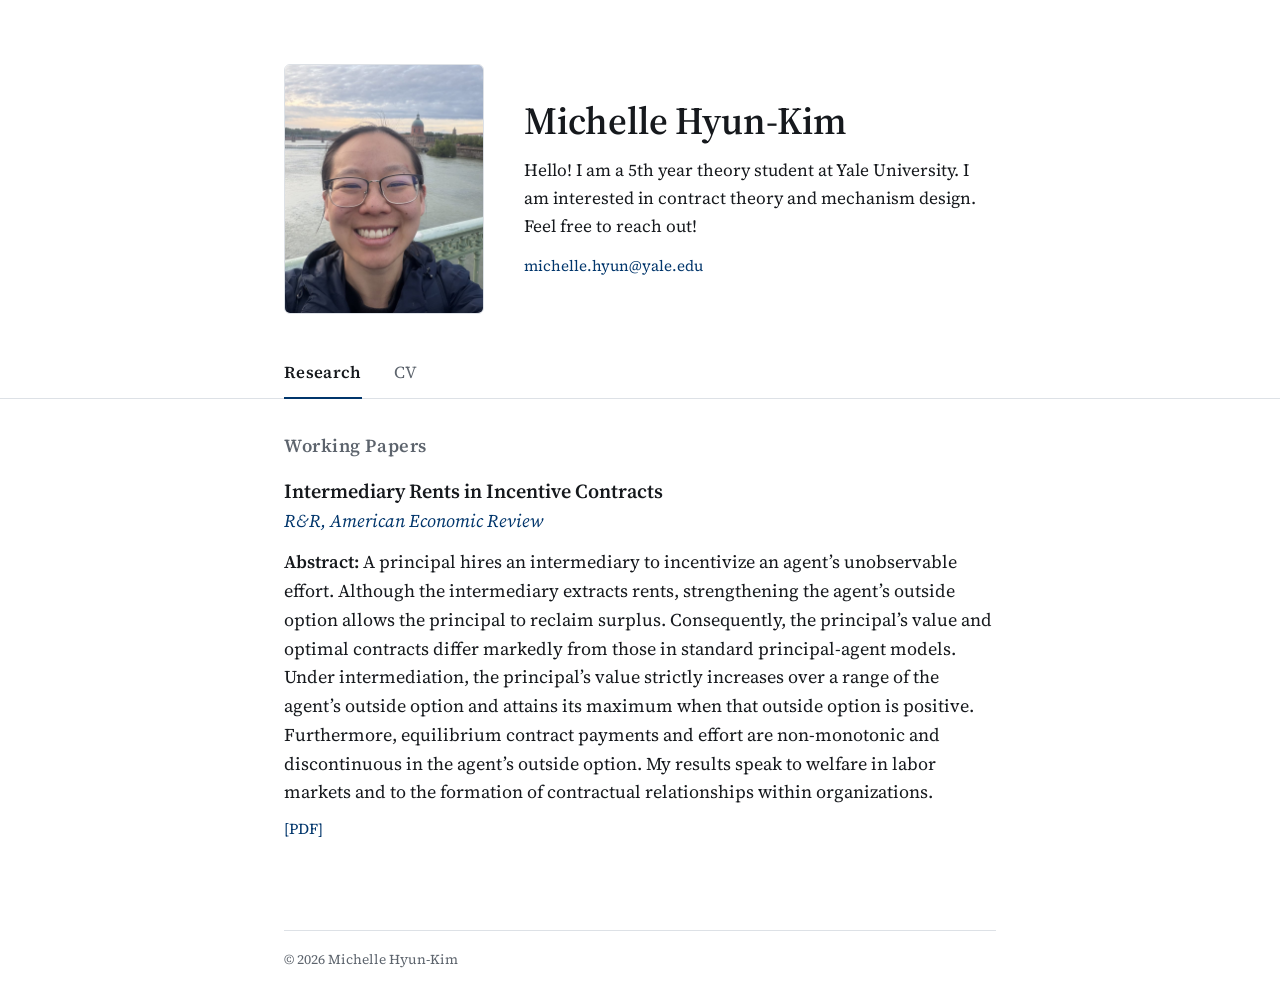
==== index.html @ 15539c6b "Add files via upload" ====
<!doctype html>
<html lang="en">
<head>
  <meta charset="utf-8">
  <meta name="viewport" content="width=device-width, initial-scale=1">
  <title>Michelle Hyun-Kim</title>
  <meta name="description" content="Michelle Hyun-Kim, Ph.D. candidate in economic theory at Yale University. Contract theory and mechanism design.">
  <meta property="og:title" content="Michelle Hyun-Kim">
  <meta property="og:description" content="Economic theory, Yale University. Contract theory and mechanism design.">
  <meta property="og:image" content="assets/michelle.jpg">
  <link rel="preconnect" href="https://fonts.googleapis.com">
  <link rel="preconnect" href="https://fonts.gstatic.com" crossorigin>
  <link href="https://fonts.googleapis.com/css2?family=Source+Serif+4:ital,opsz,wght@0,8..60,400;0,8..60,600;1,8..60,400&display=swap" rel="stylesheet">
  <link rel="stylesheet" href="style.css">
</head>
<body>

  <!-- ============ TOP PANEL ============ -->
  <header class="top">
    <div class="wrap">
      <img class="photo" src="assets/michelle.jpg" alt="Photo of Michelle Hyun-Kim" width="200" height="250">
      <div class="text">
        <h1>Michelle Hyun&#8209;Kim</h1>
        <p class="blurb">
          Hello! I am a 5th year theory student at Yale University. I am interested in
          contract theory and mechanism design. Feel free to reach out!
        </p>
        <p class="contact"><a href="mailto:michelle.hyun@yale.edu">michelle.hyun@yale.edu</a></p>
      </div>
    </div>
  </header>

  <!-- ============ TABS ============ -->
  <nav class="tabs">
    <div class="wrap" role="tablist" aria-label="Sections">
      <button class="tab" role="tab" id="tab-research" aria-controls="research-panel" aria-selected="true">Research</button>
      <button class="tab" role="tab" id="tab-cv" aria-controls="cv-panel" aria-selected="false">CV</button>
    </div>
  </nav>

  <main class="wrap">

    <!-- ============ RESEARCH ============ -->
    <section class="panel" id="research-panel" role="tabpanel" aria-labelledby="tab-research">
      <h2>Working Papers</h2>

      <!-- To add a paper, copy this <article> block and edit it -->
      <article class="paper">
        <p class="paper-title"><a href="files/Hyun-Kim_Intermediary_Rents.pdf">Intermediary Rents in Incentive Contracts</a></p>
        <p class="status">R&amp;R, <span>American Economic Review</span></p>
        <p class="abstract">
          <strong>Abstract:</strong> A principal hires an intermediary to incentivize an agent’s unobservable
          effort. Although the intermediary extracts rents, strengthening the agent’s outside option allows
          the principal to reclaim surplus. Consequently, the principal’s value and optimal contracts differ
          markedly from those in standard principal-agent models. Under intermediation, the principal’s
          value strictly increases over a range of the agent’s outside option and attains its maximum when
          that outside option is positive. Furthermore, equilibrium contract payments and effort are
          non-monotonic and discontinuous in the agent’s outside option. My results speak to welfare in
          labor markets and to the formation of contractual relationships within organizations.
        </p>
        <div class="links"><a href="files/Hyun-Kim_Intermediary_Rents.pdf">[PDF]</a></div>
      </article>
    </section>

    <!-- ============ CV ============ -->
    <section class="panel" id="cv-panel" role="tabpanel" aria-labelledby="tab-cv" hidden>
      <p class="cv-links">
        <a href="files/Michelle_HyunKim_CV.pdf" download>Download CV (PDF)</a> ·
        <a href="files/Michelle_HyunKim_CV.pdf" target="_blank" rel="noopener">Open in new tab</a>
      </p>
      <!-- To update: replace files/Michelle_HyunKim_CV.pdf with the new version (same file name) -->
      <!-- The embedded viewer is hidden on phones, where PDF embeds work poorly; the links above still work -->
      <iframe class="cv-frame" src="files/Michelle_HyunKim_CV.pdf" title="Curriculum Vitae of Michelle Hyun-Kim" loading="lazy"></iframe>
    </section>

    <footer>&copy; <span id="year">2026</span> Michelle Hyun-Kim</footer>
  </main>

  <script>
    /* Tabs: also work with links like yoursite/#cv */
    (function () {
      var tabs = document.querySelectorAll(".tab");
      function show(id, push) {
        tabs.forEach(function (t) {
          var on = t.getAttribute("aria-controls") === id + "-panel";
          t.setAttribute("aria-selected", on);
          document.getElementById(t.getAttribute("aria-controls")).hidden = !on;
        });
        if (push) history.replaceState(null, "", "#" + id);
      }
      tabs.forEach(function (t) {
        t.addEventListener("click", function () { show(t.getAttribute("aria-controls").replace("-panel", ""), true); });
      });
      var start = location.hash.slice(1);
      if (start === "cv" || start === "research") show(start, false);
      window.addEventListener("hashchange", function () {
        var h = location.hash.slice(1);
        if (h === "cv" || h === "research") show(h, false);
      });
      document.getElementById("year").textContent = new Date().getFullYear();
    })();
  </script>
</body>
</html>
---- style.css ----
/* Michelle Hyun-Kim: personal site
   Colors and fonts are set in :root below. */
:root {
  --paper: #ffffff;
  --ink: #16191d;
  --muted: #5d646d;
  --rule: #dde1e6;
  --accent: #00356b;        /* deep blue */
  --accent-hover: #00244a;
  --soft: #f4f6f9;
  --serif: "Source Serif 4", Georgia, serif;
  --width: 760px;
}
@media (prefers-color-scheme: dark) {
  :root {
    --paper: #0f1216;
    --ink: #e8eaed;
    --muted: #9aa3ae;
    --rule: #2a3039;
    --accent: #9fbfe9;
    --accent-hover: #c8dbf5;
    --soft: #171b21;
  }
}
* { box-sizing: border-box; }
body {
  margin: 0; background: var(--paper); color: var(--ink);
  font-family: var(--serif); font-size: 18px; line-height: 1.6;
}
a { color: var(--accent); text-decoration: none; }
a:hover { color: var(--accent-hover); text-decoration: underline; }
.wrap { max-width: var(--width); margin: 0 auto; padding: 0 24px; }

/* ---------- top panel ---------- */
.top { padding: 64px 0 36px; }
.top .wrap { display: grid; grid-template-columns: 200px 1fr; gap: 40px; align-items: center; }
.photo { width: 200px; height: auto; aspect-ratio: 4 / 5; object-fit: cover; border-radius: 6px; border: 1px solid var(--rule); display: block; }
h1 { font-size: 2.4rem; font-weight: 600; line-height: 1.15; margin: 0 0 14px; letter-spacing: -0.005em; }
.blurb { margin: 0 0 14px; font-size: 1.08rem; }
.contact { margin: 0; font-size: .95rem; color: var(--muted); }
@media (max-width: 600px) {
  .top { padding: 36px 0 24px; }
  .top .wrap { grid-template-columns: 120px 1fr; gap: 20px; align-items: start; }
  .photo { width: 120px; }
  h1 { font-size: 1.7rem; margin-bottom: 0; }
  .text { display: contents; }
  .blurb, .contact { grid-column: 1 / -1; }
  h1 { align-self: center; }
}

/* ---------- tabs ---------- */
.tabs { border-bottom: 1px solid var(--rule); }
.tabs .wrap { display: flex; gap: 32px; }
.tab {
  font: inherit; font-size: 1.05rem; background: none; border: 0; cursor: pointer;
  padding: 10px 0; margin-bottom: -1px; color: var(--muted);
  border-bottom: 2px solid transparent; letter-spacing: .02em;
}
.tab:hover { color: var(--ink); }
.tab[aria-selected="true"] { color: var(--ink); border-bottom-color: var(--accent); font-weight: 600; }
.tab:focus-visible { outline: 2px solid var(--accent); outline-offset: 4px; }

.panel { padding: 32px 0 56px; }
.panel[hidden] { display: none; }

/* ---------- research ---------- */
h2 { font-size: 1.15rem; font-weight: 600; margin: 0 0 18px; color: var(--muted); letter-spacing: .03em; }
.paper { margin-bottom: 32px; }
.paper-title { font-size: 1.25rem; font-weight: 600; margin: 0 0 2px; line-height: 1.35; }
.paper-title a { color: var(--ink); }
.paper-title a:hover { color: var(--accent); }
.status { margin: 0 0 12px; font-style: italic; color: var(--accent); }
.abstract { margin: 0; }
.abstract strong { font-weight: 600; }
.links { margin-top: 10px; font-size: .95rem; }

/* ---------- CV ---------- */
.cv-links { margin: 0 0 16px; }
@media (max-width: 700px) { .cv-frame { display: none !important; } }
.cv-frame { width: 100%; height: 85vh; min-height: 560px; border: 1px solid var(--rule); background: var(--soft); display: block; }

footer { border-top: 1px solid var(--rule); padding: 18px 0 36px; color: var(--muted); font-size: .85rem; }

@media print { .tabs, .cv-frame { display: none; } .panel[hidden] { display: block; } }
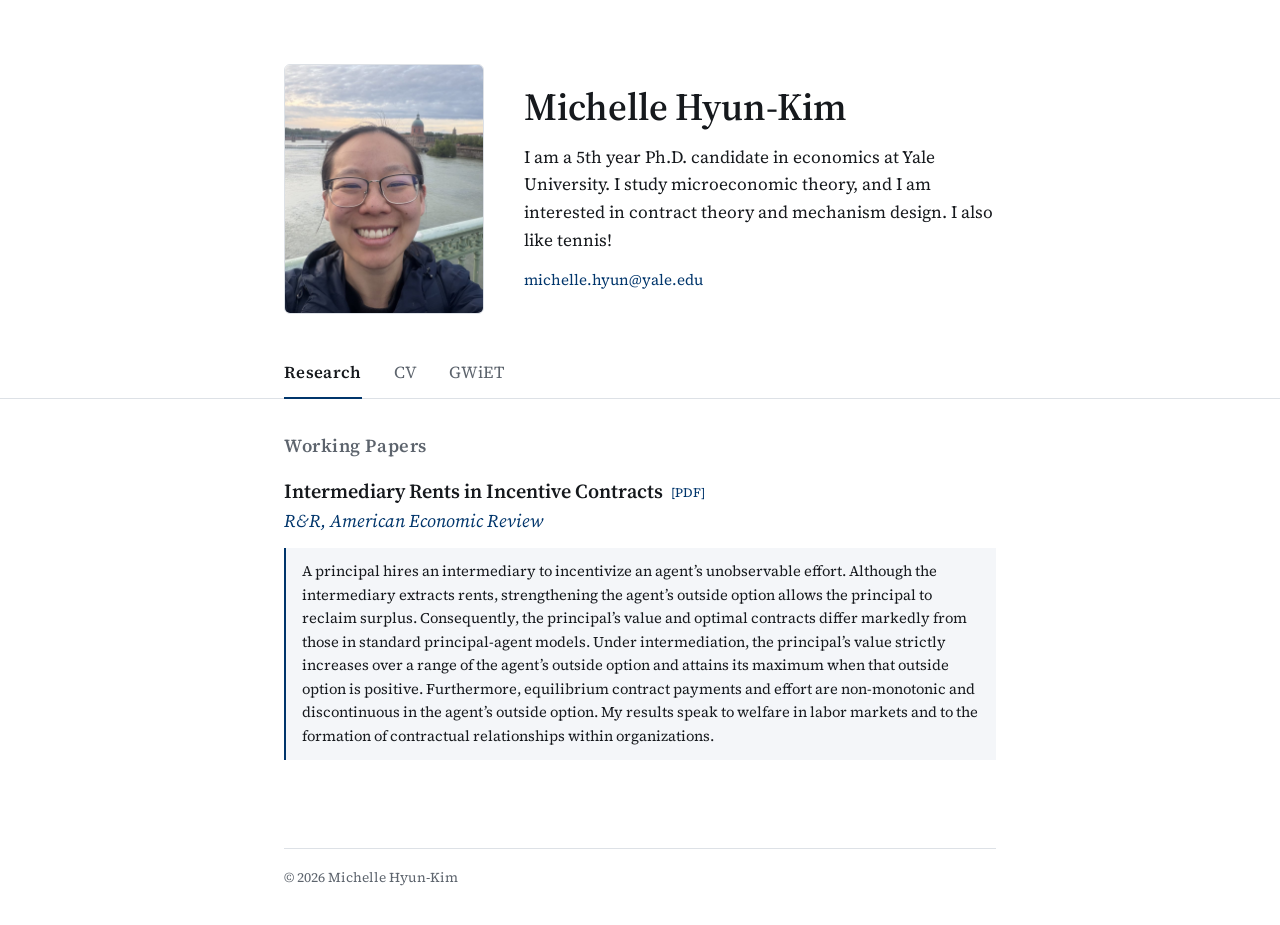
==== commit 3e28d41c: "Add files via upload" ====
--- a/index.html
+++ b/index.html
@@ -3,11 +3,34 @@
 <head>
   <meta charset="utf-8">
   <meta name="viewport" content="width=device-width, initial-scale=1">
-  <title>Michelle Hyun-Kim</title>
-  <meta name="description" content="Michelle Hyun-Kim, Ph.D. candidate in economic theory at Yale University. Contract theory and mechanism design.">
-  <meta property="og:title" content="Michelle Hyun-Kim">
-  <meta property="og:description" content="Economic theory, Yale University. Contract theory and mechanism design.">
-  <meta property="og:image" content="assets/michelle.jpg">
+  <title>Michelle Hyun-Kim | Economics, Yale University</title>
+  <meta name="description" content="Michelle Hyun-Kim (Michelle Hyun) is a Ph.D. candidate in economic theory at Yale University working on contract theory and mechanism design.">
+  <meta name="author" content="Michelle Hyun-Kim">
+  <link rel="canonical" href="https://mhyun-kim.github.io/">
+  <meta property="og:type" content="profile">
+  <meta property="og:url" content="https://mhyun-kim.github.io/">
+  <meta property="og:title" content="Michelle Hyun-Kim | Economics, Yale University">
+  <meta property="og:description" content="Ph.D. candidate in economic theory at Yale University. Contract theory and mechanism design.">
+  <meta property="og:image" content="https://mhyun-kim.github.io/assets/michelle.jpg">
+  <!-- Paste the Google Search Console verification tag here, if you use that method -->
+  <script type="application/ld+json">
+  {
+    "@context": "https://schema.org",
+    "@type": "Person",
+    "name": "Michelle Hyun-Kim",
+    "alternateName": ["Michelle Hyun", "Michelle HyunKim"],
+    "url": "https://mhyun-kim.github.io/",
+    "image": "https://mhyun-kim.github.io/assets/michelle.jpg",
+    "email": "mailto:michelle.hyun@yale.edu",
+    "jobTitle": "Ph.D. Candidate in Economics",
+    "affiliation": { "@type": "CollegeOrUniversity", "name": "Yale University" },
+    "alumniOf": [
+      { "@type": "CollegeOrUniversity", "name": "Yale University" },
+      { "@type": "CollegeOrUniversity", "name": "California Institute of Technology" }
+    ],
+    "knowsAbout": ["Contract theory", "Mechanism design", "Microeconomic theory"]
+  }
+  </script>
   <link rel="preconnect" href="https://fonts.googleapis.com">
   <link rel="preconnect" href="https://fonts.gstatic.com" crossorigin>
   <link href="https://fonts.googleapis.com/css2?family=Source+Serif+4:ital,opsz,wght@0,8..60,400;0,8..60,600;1,8..60,400&display=swap" rel="stylesheet">
@@ -20,10 +43,10 @@
     <div class="wrap">
       <img class="photo" src="assets/michelle.jpg" alt="Photo of Michelle Hyun-Kim" width="200" height="250">
       <div class="text">
-        <h1>Michelle Hyun&#8209;Kim</h1>
+        <h1>Michelle <span style="white-space:nowrap">Hyun-Kim</span></h1>
         <p class="blurb">
-          Hello! I am a 5th year theory student at Yale University. I am interested in
-          contract theory and mechanism design. Feel free to reach out!
+          I am a 5th year Ph.D. candidate in economics at Yale University. I study microeconomic theory,
+          and I am interested in contract theory and mechanism design. I also like tennis!
         </p>
         <p class="contact"><a href="mailto:michelle.hyun@yale.edu">michelle.hyun@yale.edu</a></p>
       </div>
@@ -35,6 +58,7 @@
     <div class="wrap" role="tablist" aria-label="Sections">
       <button class="tab" role="tab" id="tab-research" aria-controls="research-panel" aria-selected="true">Research</button>
       <button class="tab" role="tab" id="tab-cv" aria-controls="cv-panel" aria-selected="false">CV</button>
+      <button class="tab" role="tab" id="tab-gwiet" aria-controls="gwiet-panel" aria-selected="false">GWiET</button>
     </div>
   </nav>
 
@@ -46,10 +70,11 @@
 
       <!-- To add a paper, copy this <article> block and edit it -->
       <article class="paper">
-        <p class="paper-title"><a href="files/Hyun-Kim_Intermediary_Rents.pdf">Intermediary Rents in Incentive Contracts</a></p>
+        <p class="paper-title"><a href="files/Hyun-Kim_Intermediary_Rents.pdf">Intermediary Rents in Incentive Contracts</a> <a class="pdf" href="files/Hyun-Kim_Intermediary_Rents.pdf">[PDF]</a></p>
         <p class="status">R&amp;R, <span>American Economic Review</span></p>
-        <p class="abstract">
-          <strong>Abstract:</strong> A principal hires an intermediary to incentivize an agent’s unobservable
+        <div class="abstract">
+          <p>
+            A principal hires an intermediary to incentivize an agent’s unobservable
           effort. Although the intermediary extracts rents, strengthening the agent’s outside option allows
           the principal to reclaim surplus. Consequently, the principal’s value and optimal contracts differ
           markedly from those in standard principal-agent models. Under intermediation, the principal’s
@@ -57,8 +82,8 @@
           that outside option is positive. Furthermore, equilibrium contract payments and effort are
           non-monotonic and discontinuous in the agent’s outside option. My results speak to welfare in
           labor markets and to the formation of contractual relationships within organizations.
-        </p>
-        <div class="links"><a href="files/Hyun-Kim_Intermediary_Rents.pdf">[PDF]</a></div>
+          </p>
+        </div>
       </article>
     </section>
 
@@ -73,11 +98,19 @@
       <iframe class="cv-frame" src="files/Michelle_HyunKim_CV.pdf" title="Curriculum Vitae of Michelle Hyun-Kim" loading="lazy"></iframe>
     </section>
 
+    <!-- ============ GWiET ============ -->
+    <section class="panel" id="gwiet-panel" role="tabpanel" aria-labelledby="tab-gwiet" hidden>
+      <p>
+        In 2025, I co-organized the Graduate Women in Economic Theory (GWiET) Conference at Yale University.
+        See the details <a href="https://cowles.yale.edu/gwiet2026" target="_blank" rel="noopener">here</a>.
+      </p>
+    </section>
+
     <footer>&copy; <span id="year">2026</span> Michelle Hyun-Kim</footer>
   </main>
 
   <script>
-    /* Tabs: also work with links like yoursite/#cv */
+    /* Tabs: also work with links like yoursite/#cv or yoursite/#gwiet */
     (function () {
       var tabs = document.querySelectorAll(".tab");
       function show(id, push) {
@@ -92,10 +125,11 @@
         t.addEventListener("click", function () { show(t.getAttribute("aria-controls").replace("-panel", ""), true); });
       });
       var start = location.hash.slice(1);
-      if (start === "cv" || start === "research") show(start, false);
+      var ids = ["research", "cv", "gwiet"];
+      if (ids.indexOf(start) > -1) show(start, false);
       window.addEventListener("hashchange", function () {
         var h = location.hash.slice(1);
-        if (h === "cv" || h === "research") show(h, false);
+        if (ids.indexOf(h) > -1) show(h, false);
       });
       document.getElementById("year").textContent = new Date().getFullYear();
     })();
--- a/style.css
+++ b/style.css
@@ -70,8 +70,9 @@
 .paper-title a { color: var(--ink); }
 .paper-title a:hover { color: var(--accent); }
 .status { margin: 0 0 12px; font-style: italic; color: var(--accent); }
-.abstract { margin: 0; }
-.abstract strong { font-weight: 600; }
+.paper-title .pdf { font-size: .8rem; font-weight: 400; color: var(--accent); margin-left: 4px; vertical-align: 1px; }
+/* Abstract (always shown, slightly smaller than body text) */
+.abstract p { margin: 0; padding: 12px 16px; font-size: .92rem; line-height: 1.6; background: var(--soft); border-left: 2px solid var(--accent); color: var(--ink); }
 .links { margin-top: 10px; font-size: .95rem; }
 
 /* ---------- CV ---------- */
@@ -81,4 +82,4 @@
 
 footer { border-top: 1px solid var(--rule); padding: 18px 0 36px; color: var(--muted); font-size: .85rem; }
 
-@media print { .tabs, .cv-frame { display: none; } .panel[hidden] { display: block; } }
+@media print { .tabs, .cv-frame { display: none; } .panel[hidden] { display: block; } .abstract p { display: block; } }
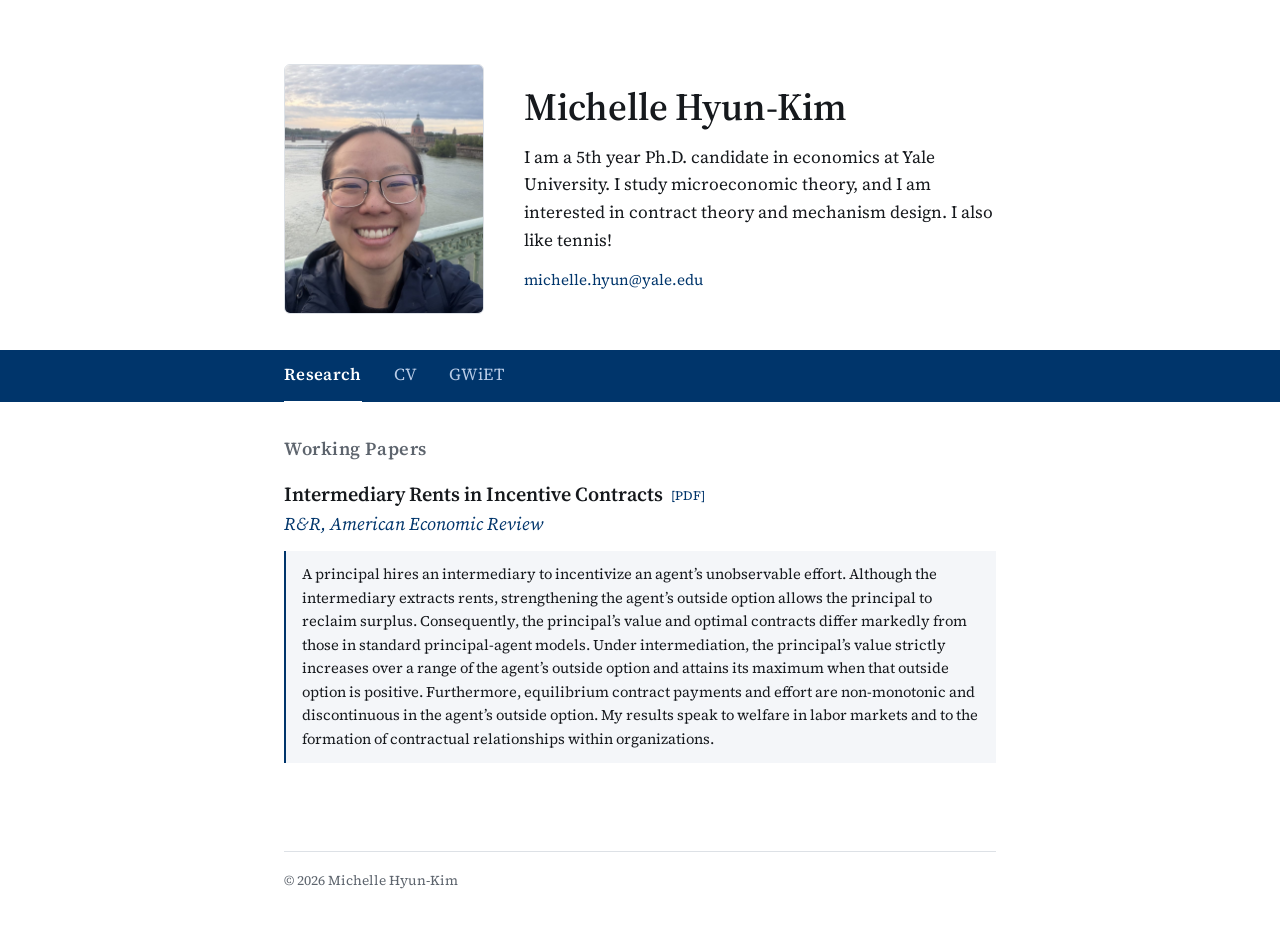
==== commit 5f3ce355: "Add files via upload" ====
--- a/index.html
+++ b/index.html
@@ -101,8 +101,8 @@
     <!-- ============ GWiET ============ -->
     <section class="panel" id="gwiet-panel" role="tabpanel" aria-labelledby="tab-gwiet" hidden>
       <p>
-        In 2025, I co-organized the Graduate Women in Economic Theory (GWiET) Conference at Yale University.
-        See the details <a href="https://cowles.yale.edu/gwiet2026" target="_blank" rel="noopener">here</a>.
+        In 2026, I co-organized the Graduate Women in Economic Theory (GWiET) Conference at Yale University.
+        See the details on the <a href="https://cowles.yale.edu/gwiet2026" target="_blank" rel="noopener">GWiET 2026 conference website</a>!
       </p>
     </section>
 
--- a/style.css
+++ b/style.css
@@ -80,6 +80,13 @@
 @media (max-width: 700px) { .cv-frame { display: none !important; } }
 .cv-frame { width: 100%; height: 85vh; min-height: 560px; border: 1px solid var(--rule); background: var(--soft); display: block; }
 
+/* ---------- blue tab bar ---------- */
+.tabs { background: #00356b; border-bottom: 0; }
+.tab { color: #b7cbe6; padding: 12px 0; }
+.tab:hover { color: #fff; }
+.tab[aria-selected="true"] { color: #fff; border-bottom-color: #fff; }
+@media (prefers-color-scheme: dark) { .tabs { background: #12294a; } }
+
 footer { border-top: 1px solid var(--rule); padding: 18px 0 36px; color: var(--muted); font-size: .85rem; }
 
 @media print { .tabs, .cv-frame { display: none; } .panel[hidden] { display: block; } .abstract p { display: block; } }
